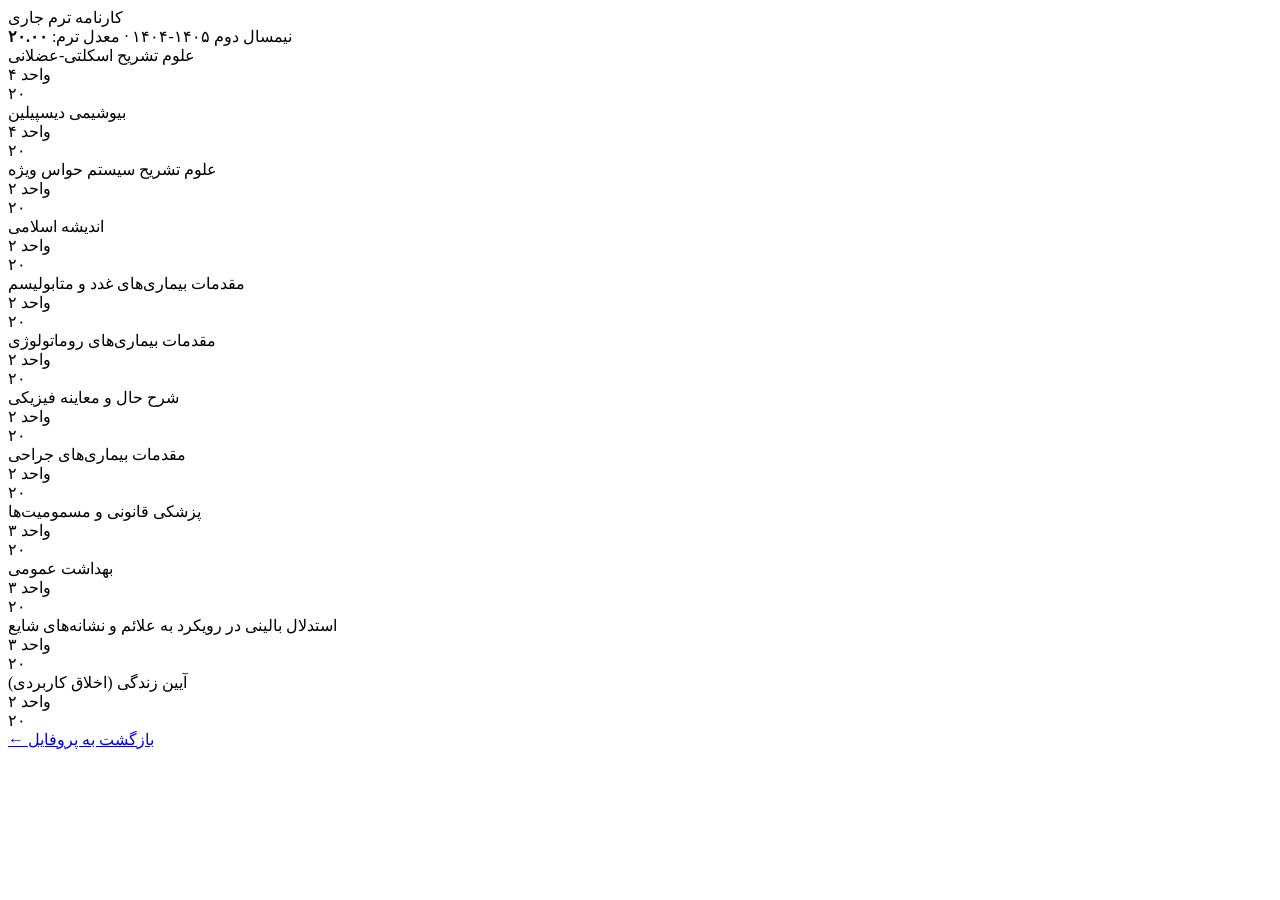
==== current-grades.html @ 63337b51 "Add files via upload" ====
<!DOCTYPE html>
<html lang="fa">
<head>
<meta charset="UTF-8">
<meta name="viewport" content="width=device-width, initial-scale=1.0, viewport-fit=cover">
<title>کارنامه ترم جاری</title>
<link rel="preconnect" href="https://fonts.googleapis.com">
<link rel="preconnect" href="https://fonts.gstatic.com" crossorigin>
<link rel="stylesheet" href="https://fonts.googleapis.com/css2?family=Vazirmatn:wght@400;500;600;700;800&display=swap">
<link rel="stylesheet" href="assets/style.css">
<link rel="stylesheet" href="assets/nav.css">
</head>
<body data-page="current-grades">
<div id="site-header-root"></div>
<div class="page">
<div class="card" style="max-width:650px">
    <div class="card-title">کارنامه ترم جاری</div>
    <div class="info-row">نیمسال دوم ۱۴۰۵-۱۴۰۴ · معدل ترم: <b style="color:var(--good)">۲۰.۰۰</b></div>

    <div class="entry-list">
        <div class="entry-item">
            <div class="entry-top">
                <div><div class="entry-name">علوم تشریح اسکلتی-عضلانی</div><div class="entry-units">۴ واحد</div></div>
                <span class="entry-badge good">۲۰</span>
            </div>
        </div>
        <div class="entry-item">
            <div class="entry-top">
                <div><div class="entry-name">بیوشیمی دیسپیلین</div><div class="entry-units">۴ واحد</div></div>
                <span class="entry-badge good">۲۰</span>
            </div>
        </div>
        <div class="entry-item">
            <div class="entry-top">
                <div><div class="entry-name">علوم تشریح سیستم حواس ویژه</div><div class="entry-units">۲ واحد</div></div>
                <span class="entry-badge good">۲۰</span>
            </div>
        </div>
        <div class="entry-item">
            <div class="entry-top">
                <div><div class="entry-name">اندیشه اسلامی</div><div class="entry-units">۲ واحد</div></div>
                <span class="entry-badge good">۲۰</span>
            </div>
        </div>
        <div class="entry-item">
            <div class="entry-top">
                <div><div class="entry-name">مقدمات بیماری‌های غدد و متابولیسم</div><div class="entry-units">۲ واحد</div></div>
                <span class="entry-badge good">۲۰</span>
            </div>
        </div>
        <div class="entry-item">
            <div class="entry-top">
                <div><div class="entry-name">مقدمات بیماری‌های روماتولوژی</div><div class="entry-units">۲ واحد</div></div>
                <span class="entry-badge good">۲۰</span>
            </div>
        </div>
        <div class="entry-item">
            <div class="entry-top">
                <div><div class="entry-name">شرح حال و معاینه فیزیکی</div><div class="entry-units">۲ واحد</div></div>
                <span class="entry-badge good">۲۰</span>
            </div>
        </div>
        <div class="entry-item">
            <div class="entry-top">
                <div><div class="entry-name">مقدمات بیماری‌های جراحی</div><div class="entry-units">۲ واحد</div></div>
                <span class="entry-badge good">۲۰</span>
            </div>
        </div>
        <div class="entry-item">
            <div class="entry-top">
                <div><div class="entry-name">پزشکی قانونی و مسمومیت‌ها</div><div class="entry-units">۳ واحد</div></div>
                <span class="entry-badge good">۲۰</span>
            </div>
        </div>
        <div class="entry-item">
            <div class="entry-top">
                <div><div class="entry-name">بهداشت عمومی</div><div class="entry-units">۳ واحد</div></div>
                <span class="entry-badge good">۲۰</span>
            </div>
        </div>
        <div class="entry-item">
            <div class="entry-top">
                <div><div class="entry-name">استدلال بالینی در رویکرد به علائم و نشانه‌های شایع</div><div class="entry-units">۳ واحد</div></div>
                <span class="entry-badge good">۲۰</span>
            </div>
        </div>
        <div class="entry-item">
            <div class="entry-top">
                <div><div class="entry-name">آیین زندگی (اخلاق کاربردی)</div><div class="entry-units">۲ واحد</div></div>
                <span class="entry-badge good">۲۰</span>
            </div>
        </div>
    </div>

    <a href="profile.html" class="pill-btn tap">← بازگشت به پروفایل</a>
</div>
</div>
<script src="assets/nav.js"></script>
</body>
</html>
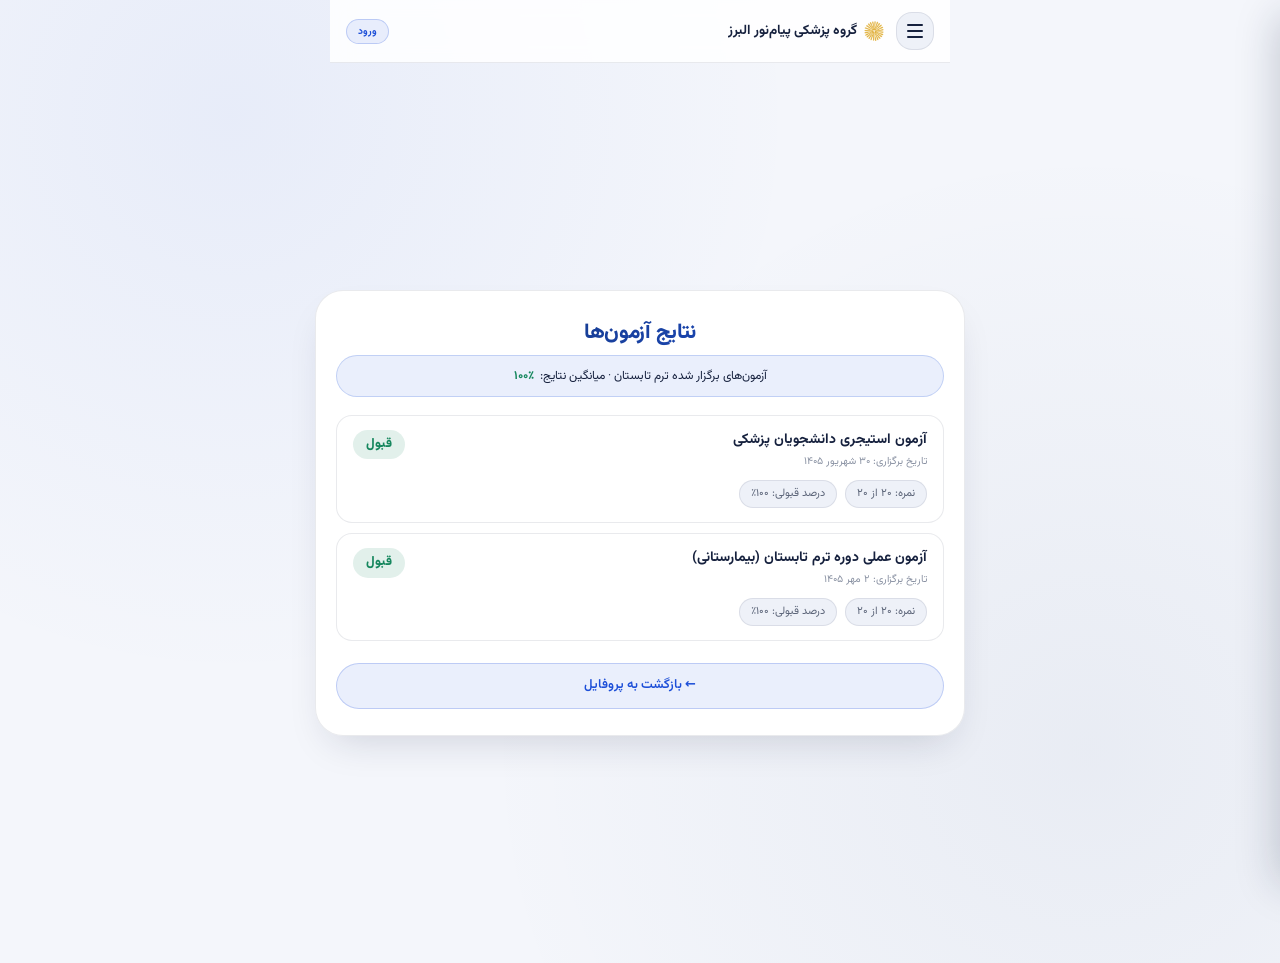
==== commit f0910214: "Add files via upload" ====
--- a/current-grades.html
+++ b/current-grades.html
@@ -3,7 +3,7 @@
 <head>
 <meta charset="UTF-8">
 <meta name="viewport" content="width=device-width, initial-scale=1.0, viewport-fit=cover">
-<title>کارنامه ترم جاری</title>
+<title>نتایج آزمون‌ها</title>
 <link rel="preconnect" href="https://fonts.googleapis.com">
 <link rel="preconnect" href="https://fonts.gstatic.com" crossorigin>
 <link rel="stylesheet" href="https://fonts.googleapis.com/css2?family=Vazirmatn:wght@400;500;600;700;800&display=swap">
@@ -14,80 +14,34 @@
 <div id="site-header-root"></div>
 <div class="page">
 <div class="card" style="max-width:650px">
-    <div class="card-title">کارنامه ترم جاری</div>
-    <div class="info-row">نیمسال دوم ۱۴۰۵-۱۴۰۴ · معدل ترم: <b style="color:var(--good)">۲۰.۰۰</b></div>
+    <div class="card-title">نتایج آزمون‌ها</div>
+    <div class="info-row">آزمون‌های برگزار شده ترم تابستان · میانگین نتایج: <b style="color:var(--good)">۱۰۰٪</b></div>
 
     <div class="entry-list">
         <div class="entry-item">
             <div class="entry-top">
-                <div><div class="entry-name">علوم تشریح اسکلتی-عضلانی</div><div class="entry-units">۴ واحد</div></div>
-                <span class="entry-badge good">۲۰</span>
+                <div>
+                    <div class="entry-name">آزمون استیجری دانشجویان پزشکی</div>
+                    <div class="entry-units">تاریخ برگزاری: ۳۰ شهریور ۱۴۰۵</div>
+                </div>
+                <span class="entry-badge good">قبول</span>
+            </div>
+            <div class="entry-meta" style="margin-top:8px;">
+                <span class="entry-chip">نمره: ۲۰ از ۲۰</span>
+                <span class="entry-chip">درصد قبولی: ۱۰۰٪</span>
             </div>
         </div>
         <div class="entry-item">
             <div class="entry-top">
-                <div><div class="entry-name">بیوشیمی دیسپیلین</div><div class="entry-units">۴ واحد</div></div>
-                <span class="entry-badge good">۲۰</span>
+                <div>
+                    <div class="entry-name">آزمون عملی دوره ترم تابستان (بیمارستانی)</div>
+                    <div class="entry-units">تاریخ برگزاری: ۲ مهر ۱۴۰۵</div>
+                </div>
+                <span class="entry-badge good">قبول</span>
             </div>
-        </div>
-        <div class="entry-item">
-            <div class="entry-top">
-                <div><div class="entry-name">علوم تشریح سیستم حواس ویژه</div><div class="entry-units">۲ واحد</div></div>
-                <span class="entry-badge good">۲۰</span>
-            </div>
-        </div>
-        <div class="entry-item">
-            <div class="entry-top">
-                <div><div class="entry-name">اندیشه اسلامی</div><div class="entry-units">۲ واحد</div></div>
-                <span class="entry-badge good">۲۰</span>
-            </div>
-        </div>
-        <div class="entry-item">
-            <div class="entry-top">
-                <div><div class="entry-name">مقدمات بیماری‌های غدد و متابولیسم</div><div class="entry-units">۲ واحد</div></div>
-                <span class="entry-badge good">۲۰</span>
-            </div>
-        </div>
-        <div class="entry-item">
-            <div class="entry-top">
-                <div><div class="entry-name">مقدمات بیماری‌های روماتولوژی</div><div class="entry-units">۲ واحد</div></div>
-                <span class="entry-badge good">۲۰</span>
-            </div>
-        </div>
-        <div class="entry-item">
-            <div class="entry-top">
-                <div><div class="entry-name">شرح حال و معاینه فیزیکی</div><div class="entry-units">۲ واحد</div></div>
-                <span class="entry-badge good">۲۰</span>
-            </div>
-        </div>
-        <div class="entry-item">
-            <div class="entry-top">
-                <div><div class="entry-name">مقدمات بیماری‌های جراحی</div><div class="entry-units">۲ واحد</div></div>
-                <span class="entry-badge good">۲۰</span>
-            </div>
-        </div>
-        <div class="entry-item">
-            <div class="entry-top">
-                <div><div class="entry-name">پزشکی قانونی و مسمومیت‌ها</div><div class="entry-units">۳ واحد</div></div>
-                <span class="entry-badge good">۲۰</span>
-            </div>
-        </div>
-        <div class="entry-item">
-            <div class="entry-top">
-                <div><div class="entry-name">بهداشت عمومی</div><div class="entry-units">۳ واحد</div></div>
-                <span class="entry-badge good">۲۰</span>
-            </div>
-        </div>
-        <div class="entry-item">
-            <div class="entry-top">
-                <div><div class="entry-name">استدلال بالینی در رویکرد به علائم و نشانه‌های شایع</div><div class="entry-units">۳ واحد</div></div>
-                <span class="entry-badge good">۲۰</span>
-            </div>
-        </div>
-        <div class="entry-item">
-            <div class="entry-top">
-                <div><div class="entry-name">آیین زندگی (اخلاق کاربردی)</div><div class="entry-units">۲ واحد</div></div>
-                <span class="entry-badge good">۲۰</span>
+            <div class="entry-meta" style="margin-top:8px;">
+                <span class="entry-chip">نمره: ۲۰ از ۲۰</span>
+                <span class="entry-chip">درصد قبولی: ۱۰۰٪</span>
             </div>
         </div>
     </div>
--- a/assets/style.css
+++ b/assets/style.css
@@ -0,0 +1,572 @@
+/* فونت Vazirmatn بارگذاری می‌شود از طریق <link> در head هر صفحه (موازی و سریع‌تر از @import) */
+
+/* =========================================================
+   توکن‌های طراحی
+   ========================================================= */
+:root {
+    --bg: #f4f6fb;
+    --surface: #ffffff;
+    --surface-2: #eef1f8;
+    --card: #ffffff;
+    --card-hover: #f2f4f9;
+    --line: rgba(20,30,60,.09);
+    --line-strong: rgba(20,30,60,.16);
+
+    --accent-1: #1d4fd8;
+    --accent-2: #14336b;
+    --accent-grad: linear-gradient(135deg, var(--accent-1), var(--accent-2));
+    --accent-soft: rgba(29,79,216,.09);
+    --accent-soft-strong: rgba(29,79,216,.16);
+
+    --warn: #b8790a;
+    --warn-soft: rgba(184,121,10,.12);
+    --good: #16875e;
+    --good-soft: rgba(22,135,94,.12);
+    --bad: #d1453b;
+
+    --text: #16213e;
+    --text-dim: #5b6478;
+    --text-faint: #8a92a3;
+
+    --r-xl: 28px;
+    --r-lg: 22px;
+    --r-md: 16px;
+    --r-sm: 12px;
+    --r-pill: 999px;
+
+    --shadow-1: 0 10px 26px -14px rgba(20,30,60,.16);
+    --shadow-2: 0 18px 40px -16px rgba(20,30,60,.18);
+
+    --ease: cubic-bezier(.22,1,.36,1);
+    --ease-fast: cubic-bezier(.4,0,.2,1);
+}
+
+/* توجه: قانون تجربی @view-transition عمداً حذف شد — در برخی وب‌ویوهای اندروید
+   (از جمله پیش‌نمایش داخل اپ‌های ویرایشگر کد) باعث گیر کردن صفحه هنگام جابجایی
+   بین لینک‌ها می‌شود چون مرورگر منتظر یک ترنزیشن ناقص می‌ماند. */
+
+/* =========================================================
+   پایه
+   ========================================================= */
+* { margin: 0; padding: 0; box-sizing: border-box; -webkit-tap-highlight-color: transparent; }
+html { -webkit-text-size-adjust: 100%; scroll-behavior: smooth; }
+
+body {
+    font-family: 'Vazirmatn', -apple-system, 'SF Pro Text', system-ui, sans-serif;
+    background:
+        radial-gradient(circle at 18% 12%, rgba(29,79,216,.06), transparent 42%),
+        radial-gradient(circle at 85% 78%, rgba(20,51,107,.05), transparent 46%),
+        var(--bg);
+    color: var(--text);
+    direction: rtl;
+    text-align: right;
+    min-height: 100vh;
+    line-height: 1.5;
+    animation: pageIn .22s var(--ease);
+}
+
+@keyframes pageIn {
+    from { opacity: 0; transform: translateY(4px); }
+    to   { opacity: 1; transform: translateY(0); }
+}
+
+@media (prefers-reduced-motion: reduce) {
+    * { animation-duration: .001s !important; transition-duration: .001s !important; }
+    html { scroll-behavior: auto; }
+}
+
+::-webkit-scrollbar { width: 0; background: transparent; }
+a { color: inherit; text-decoration: none; }
+button, input { font-family: inherit; }
+svg { display: block; }
+
+/* حس فشرده‌شدن نرم برای هر عنصر قابل‌لمس */
+.tap { transition: transform .18s var(--ease), background-color .18s var(--ease), border-color .18s var(--ease); }
+.tap:active { transform: scale(.96); }
+
+/* =========================================================
+   ساختار صفحه
+   ========================================================= */
+.page { min-height: 100vh; display: flex; align-items: center; justify-content: center; padding: 18px; }
+.container { max-width: 620px; margin: 0 auto; padding: 16px; }
+
+.card {
+    max-width: 600px;
+    width: 100%;
+    background: linear-gradient(180deg, var(--surface), var(--card));
+    border-radius: var(--r-xl);
+    padding: 26px 20px;
+    border: 1px solid var(--line);
+    box-shadow: var(--shadow-2);
+}
+
+.card-title {
+    font-size: 21px;
+    font-weight: 800;
+    text-align: center;
+    letter-spacing: -.3px;
+    background: linear-gradient(135deg, var(--accent-2), var(--accent-1));
+    -webkit-background-clip: text;
+    background-clip: text;
+    color: transparent;
+    margin-bottom: 6px;
+}
+.card-title.lg { font-size: 25px; }
+
+.card-subtitle {
+    text-align: center;
+    color: var(--text-dim);
+    font-size: 12px;
+    margin-bottom: 22px;
+}
+
+.kicker {
+    display: inline-flex;
+    align-items: center;
+    gap: 6px;
+    font-size: 11px;
+    font-weight: 600;
+    color: var(--accent-1);
+    background: var(--accent-soft);
+    border: 1px solid rgba(29,79,216,.25);
+    padding: 5px 14px;
+    border-radius: var(--r-pill);
+}
+
+/* =========================================================
+   دکمه‌ی پیل / بازگشت
+   ========================================================= */
+.pill-btn {
+    display: flex;
+    align-items: center;
+    justify-content: center;
+    gap: 6px;
+    text-align: center;
+    margin-top: 22px;
+    color: var(--accent-1);
+    font-size: 13px;
+    font-weight: 600;
+    cursor: pointer;
+    padding: 12px;
+    background: var(--accent-soft);
+    border: 1px solid rgba(29,79,216,.22);
+    border-radius: var(--r-pill);
+}
+.pill-btn:active { background: var(--accent-soft-strong); }
+
+/* =========================================================
+   بنر لوگوی دانشگاه (صفحه‌ی تقویم)
+   ========================================================= */
+.uni-logo-banner {
+    display: flex;
+    flex-direction: column;
+    align-items: center;
+    text-align: center;
+    padding: 28px 20px 24px;
+    margin-bottom: 22px;
+    border-radius: var(--r-xl);
+    border: 1px solid rgba(29,79,216,.22);
+    background:
+        radial-gradient(120% 140% at 50% -10%, rgba(29,79,216,.22), transparent 60%),
+        linear-gradient(180deg, var(--surface), var(--card));
+    box-shadow: var(--shadow-2);
+}
+.uni-logo-ring {
+    width: 92px;
+    height: 92px;
+    border-radius: 50%;
+    padding: 4px;
+    background: var(--accent-grad);
+    box-shadow: 0 0 0 6px var(--accent-soft);
+    margin-bottom: 14px;
+}
+.uni-logo-ring img {
+    width: 100%;
+    height: 100%;
+    border-radius: 50%;
+    object-fit: cover;
+    background: #fff;
+    display: block;
+}
+.uni-logo-banner .uni-name {
+    font-size: 17px;
+    font-weight: 800;
+    letter-spacing: -.3px;
+    background: linear-gradient(135deg, var(--accent-2), var(--accent-1));
+    -webkit-background-clip: text;
+    background-clip: text;
+    color: transparent;
+    line-height: 1.5;
+}
+.uni-logo-banner .uni-sub {
+    margin-top: 6px;
+    font-size: 11.5px;
+    color: var(--text-dim);
+}
+
+/* =========================================================
+   عنوان بخش‌های تقویم (نیمسال‌ها)
+   ========================================================= */
+.term-title {
+    display: flex;
+    align-items: center;
+    gap: 8px;
+    font-size: 14px;
+    font-weight: 800;
+    color: var(--text);
+    margin: 26px 0 12px;
+}
+.term-title:first-of-type { margin-top: 4px; }
+.term-title .dot {
+    width: 8px; height: 8px; border-radius: 50%;
+    background: var(--accent-grad);
+    flex-shrink: 0;
+}
+
+/* =========================================================
+   هرو (index)
+   ========================================================= */
+.hero { position: relative; width: 100%; height: 310px; overflow: hidden; border-radius: 0 0 32px 32px; }
+.hero-image { width: 100%; height: 100%; object-fit: cover; object-position: center 32%; display: block; }
+.hero::after {
+    content: '';
+    position: absolute; inset: 0;
+    background: linear-gradient(to top, #08090d 8%, rgba(8,9,13,.55) 48%, rgba(8,9,13,.1));
+}
+.hero-overlay { position: absolute; bottom: 0; left: 0; right: 0; padding: 22px 22px 26px; text-align: center; z-index: 1; }
+.hero-overlay .kicker { margin-bottom: 10px; }
+.hero-overlay h1 {
+    font-size: 21px; font-weight: 800; letter-spacing: -.4px; color: #fff;
+    line-height: 1.4;
+    text-shadow: 0 2px 10px rgba(0,0,0,.5);
+}
+.hero-line {
+    width: 64px; height: 3px; margin: 12px auto 0;
+    border-radius: 3px;
+    background: linear-gradient(90deg, transparent, var(--accent-1), var(--accent-2), transparent);
+}
+
+
+footer { text-align: center; padding: 22px 16px 30px; font-size: 11px; color: var(--text-faint); }
+
+/* =========================================================
+   کارت اخبار
+   ========================================================= */
+.news-card {
+    position: relative;
+    background: var(--card);
+    border-radius: var(--r-lg);
+    margin-bottom: 12px;
+    padding: 17px 18px 17px 16px;
+    border: 1px solid var(--line);
+    border-inline-start: 3px solid var(--accent-1);
+    cursor: pointer;
+    box-shadow: var(--shadow-1);
+    transition: background .18s var(--ease), transform .18s var(--ease), border-color .18s var(--ease);
+}
+.news-card:active { background: var(--card-hover); transform: scale(.985); }
+.news-title { font-size: 16px; font-weight: 700; color: var(--text); line-height: 1.4; margin-bottom: 6px; }
+.news-summary { font-size: 13px; color: var(--text-dim); line-height: 1.55; margin-bottom: 14px; }
+.news-meta { display: flex; justify-content: space-between; align-items: center; }
+.news-date { font-size: 11px; color: var(--text-faint); }
+.read-more {
+    background: var(--accent-soft); border: none; color: var(--accent-1);
+    font-size: 12.5px; font-weight: 700; padding: 7px 14px; border-radius: var(--r-pill); cursor: pointer;
+}
+.read-more:active { background: var(--accent-soft-strong); }
+
+.news-card-image {
+    width: 100%; border-radius: var(--r-md); margin-bottom: 12px; display: block;
+    object-fit: cover; max-height: 220px;
+}
+.news-card.urgent { border-inline-start-color: var(--bad); background: linear-gradient(180deg, rgba(248,96,92,.07), var(--card) 55%); }
+.urgent-badge {
+    display: inline-flex; align-items: center; gap: 5px; background: var(--bad); color: #fff;
+    font-size: 10.5px; font-weight: 800; padding: 4px 10px; border-radius: var(--r-pill);
+    margin-bottom: 9px; letter-spacing: .2px;
+    animation: urgentPulse 1.8s ease-in-out infinite;
+}
+.urgent-badge svg { width: 12px; height: 12px; }
+@keyframes urgentPulse { 0%, 100% { box-shadow: 0 0 0 0 rgba(248,96,92,.45); } 50% { box-shadow: 0 0 0 6px rgba(248,96,92,0); } }
+
+/* =========================================================
+   صفحه‌ی کامل خبر
+   ========================================================= */
+.full-news-page {
+    display: none; position: fixed; inset: 0; background: var(--bg);
+    z-index: 200; overflow-y: auto;
+}
+.full-news-page.show { display: block; animation: pageIn .35s var(--ease); }
+.full-news-card {
+    background: linear-gradient(180deg, var(--surface), var(--card));
+    border-radius: var(--r-xl); margin: 72px 16px 40px; padding: 28px 22px;
+    border: 1px solid var(--line);
+    box-shadow: var(--shadow-2);
+}
+.full-news-title { font-size: 23px; font-weight: 800; color: var(--text); line-height: 1.4; margin-bottom: 10px; }
+.full-news-date {
+    font-size: 12px; color: var(--text-dim); display: block; margin-bottom: 20px; padding-bottom: 14px;
+    border-bottom: 1px solid var(--line);
+}
+.full-news-image { margin-bottom: 18px; }
+.full-news-image img { width: 100%; border-radius: var(--r-lg); display: block; box-shadow: var(--shadow-1); }
+.full-news-text { font-size: 15px; line-height: 1.85; color: var(--text); white-space: pre-line; }
+.back-btn {
+    position: fixed; top: 14px; right: 14px; background: rgba(255,255,255,.9);
+    backdrop-filter: blur(10px);
+    color: var(--text); border: 1px solid var(--line-strong); padding: 9px 18px; border-radius: var(--r-pill); font-size: 13px;
+    font-weight: 600; z-index: 201; cursor: pointer;
+    box-shadow: var(--shadow-1);
+}
+.back-btn:active { background: rgba(238,241,248,.95); }
+
+/* =========================================================
+   تقویم
+   ========================================================= */
+.month-item { background: var(--card); border-radius: var(--r-lg); margin-bottom: 12px; overflow: hidden; border: 1px solid var(--line); border-inline-start: 3px solid var(--accent-1); box-shadow: var(--shadow-1); }
+.month-header { padding: 16px 18px; cursor: pointer; display: flex; justify-content: space-between; align-items: center; }
+.month-title { font-size: 15px; font-weight: 700; color: var(--text); }
+.month-icon { color: var(--accent-1); transition: transform .3s var(--ease); }
+.month-icon.open { transform: rotate(180deg); }
+.month-icon svg { width: 16px; height: 16px; }
+
+.month-events { display: grid; grid-template-rows: 0fr; transition: grid-template-rows .38s var(--ease); }
+.month-events.open { grid-template-rows: 1fr; }
+.month-events-inner { overflow: hidden; }
+
+.event-list { list-style: none; padding: 4px 16px 16px; }
+.event-list li { display: flex; align-items: center; gap: 12px; padding: 11px 0; border-top: 1px solid var(--line); font-size: 13px; }
+.event-list li:first-child { border-top: none; }
+.event-date { background: var(--accent-soft); padding: 5px 12px; border-radius: var(--r-pill); font-size: 11px; font-weight: 700; color: var(--accent-1); min-width: 72px; text-align: center; }
+.event-title { flex: 1; color: var(--text); }
+.important .event-date { background: var(--warn-soft); color: var(--warn); }
+.important .event-title { color: var(--text); font-weight: 600; }
+
+/* =========================================================
+   جدول زمان‌بندی (تقویم)
+   ========================================================= */
+.schedule-note {
+    display: flex; align-items: center; gap: 8px; background: var(--accent-soft); color: var(--accent-1);
+    font-size: 12.5px; font-weight: 600; padding: 11px 14px; border-radius: var(--r-md); margin-bottom: 16px; line-height: 1.6;
+}
+.schedule-note svg { width: 17px; height: 17px; flex-shrink: 0; }
+.schedule-table-wrap { overflow-x: auto; border-radius: var(--r-lg); border: 1px solid var(--line); box-shadow: var(--shadow-1); }
+.schedule-table { width: 100%; border-collapse: collapse; font-size: 12.5px; min-width: 460px; }
+.schedule-table thead th {
+    background: var(--surface-2); color: var(--text-dim); font-weight: 700; text-align: right;
+    padding: 12px 14px; font-size: 11.5px; border-bottom: 1px solid var(--line-strong);
+}
+.schedule-table tbody td { padding: 13px 14px; border-bottom: 1px solid var(--line); color: var(--text); vertical-align: top; background: var(--card); }
+.schedule-table tbody tr:last-child td { border-bottom: none; }
+.schedule-table tbody tr:nth-child(even) td { background: var(--card-hover); }
+.schedule-table .sch-date { color: var(--accent-1); font-weight: 700; white-space: nowrap; }
+.schedule-table .sch-important td.sch-desc { color: var(--text); font-weight: 700; }
+.schedule-table .sch-important .sch-date { color: var(--warn); }
+
+/* =========================================================
+   لاگین/پروفایل
+   ========================================================= */
+.input-group { margin-bottom: 13px; }
+.input-group label { display: block; color: var(--text-dim); font-size: 12px; margin-bottom: 6px; font-weight: 600; }
+.input-wrap { position: relative; }
+.input-wrap svg { position: absolute; top: 50%; right: 14px; transform: translateY(-50%); width: 16px; height: 16px; color: var(--text-faint); pointer-events: none; }
+.input-group input {
+    width: 100%; padding: 13px 40px 13px 14px; background: var(--surface-2);
+    border: 1px solid var(--line); border-radius: var(--r-md); color: var(--text); font-size: 13.5px;
+    direction: rtl; text-align: right;
+    transition: border-color .2s var(--ease), background .2s var(--ease);
+}
+.input-group input:focus { outline: none; border-color: var(--accent-1); background: var(--accent-soft); }
+
+.login-card { padding-top: 30px; }
+.login-card .card-title { font-size: 17px; line-height: 1.4; padding: 0 6px; }
+
+.login-badge {
+    width: 56px; height: 56px; margin: 0 auto 16px; border-radius: var(--r-lg);
+    background: var(--accent-grad); display: flex; align-items: center; justify-content: center;
+    box-shadow: 0 12px 26px -10px rgba(29,79,216,.6);
+}
+.login-badge svg { width: 28px; height: 28px; color: #fff; }
+
+.login-secure-note {
+    display: flex; align-items: center; justify-content: center; gap: 6px;
+    margin-top: 16px; font-size: 11px; color: var(--text-faint);
+}
+.login-secure-note svg { width: 13px; height: 13px; color: var(--good); flex-shrink: 0; }
+
+.loading-card { display: none; text-align: center; padding: 46px 20px; }
+.loading-spinner {
+    width: 42px; height: 42px; margin: 0 auto 20px;
+    border: 3px solid var(--line); border-top-color: var(--accent-1);
+    border-radius: 50%; animation: spin .8s linear infinite;
+}
+@keyframes spin { to { transform: rotate(360deg); } }
+.loading-text { color: var(--text-dim); font-size: 13px; font-weight: 600; }
+
+.login-btn {
+    width: 100%; padding: 14px; background: var(--accent-grad);
+    border: none; border-radius: var(--r-pill); color: #fff; font-size: 14.5px; font-weight: 700; cursor: pointer;
+    box-shadow: 0 10px 24px -8px rgba(29,79,216,.55);
+    transition: transform .18s var(--ease), box-shadow .18s var(--ease);
+}
+.login-btn:active { transform: scale(.97); box-shadow: 0 6px 16px -6px rgba(29,79,216,.5); }
+
+.error-msg {
+    color: var(--bad); font-size: 12px; text-align: center; margin-top: 14px; padding: 10px;
+    background: rgba(248,96,92,.1); border-radius: var(--r-md); border: 1px solid rgba(248,96,92,.25);
+    display: none;
+}
+
+.profile-section { display: none; }
+.profile-image-container { display: flex; justify-content: center; margin-bottom: 16px; }
+.profile-img { width: 92px; height: 92px; border-radius: 50%; border: 2px solid transparent; background: var(--accent-grad); padding: 2px; }
+.profile-img-inner { width: 100%; height: 100%; border-radius: 50%; overflow: hidden; background: var(--surface); }
+.profile-img img { width: 100%; height: 100%; object-fit: cover; display: block; }
+
+.profile-header { text-align: center; margin-bottom: 16px; padding-bottom: 14px; border-bottom: 1px solid var(--line); }
+.student-name { font-size: 17px; font-weight: 800; color: var(--text); }
+.student-major { color: var(--accent-1); font-size: 11px; margin-top: 5px; font-weight: 600; }
+
+.info-grid { display: grid; grid-template-columns: 1fr 1fr; gap: 8px; margin-bottom: 18px; }
+.info-item { background: var(--card); border: 1px solid var(--line); border-radius: var(--r-md); padding: 10px 12px; }
+.info-label { font-size: 9.5px; color: var(--text-faint); margin-bottom: 4px; font-weight: 600; }
+.info-value { font-size: 12.5px; font-weight: 700; color: var(--text); }
+
+.exam-type { background: var(--accent-soft); border: 1px solid rgba(29,79,216,.2); border-radius: var(--r-pill); padding: 11px; text-align: center; margin: 16px 0; }
+.exam-type span { color: var(--accent-1); font-size: 12px; font-weight: 700; }
+
+.menu-list { display: flex; flex-direction: column; gap: 10px; margin: 16px 0; }
+.menu-item {
+    background: var(--card); border-radius: var(--r-md); padding: 14px 16px;
+    display: flex; justify-content: space-between; align-items: center; cursor: pointer;
+    border: 1px solid var(--line);
+    transition: background .18s var(--ease), transform .18s var(--ease), border-color .18s var(--ease);
+}
+.menu-item:active { transform: scale(.98); background: var(--card-hover); border-color: rgba(29,79,216,.35); }
+.menu-label { display: flex; align-items: center; gap: 10px; color: var(--text); font-size: 14px; font-weight: 600; }
+.menu-label svg { width: 17px; height: 17px; color: var(--accent-1); }
+.menu-arrow { color: var(--accent-1); }
+.menu-arrow svg { width: 16px; height: 16px; }
+#hospArrow { transition: transform .22s var(--ease); }
+
+.tuition-box { background: var(--card); border: 1px solid var(--line); border-radius: var(--r-md); padding: 14px; margin: 12px 0; }
+.tuition-row { display: flex; justify-content: space-between; margin-bottom: 8px; }
+.tuition-row:last-of-type { margin-bottom: 0; }
+.tuition-label { font-size: 11.5px; color: var(--text-dim); }
+.tuition-value { font-size: 12.5px; font-weight: 700; color: var(--good); }
+.tuition-value.pending { color: var(--warn); }
+.tuition-paid { text-align: center; font-size: 10px; color: var(--good); margin-top: 10px; padding-top: 8px; border-top: 1px dashed rgba(22,135,94,.3); font-weight: 600; }
+.tuition-term { text-align: center; font-size: 10px; color: var(--text-dim); margin-top: 6px; font-weight: 600; }
+
+/* =========================================================
+   لیست‌کارتی (امتحانات/کارنامه) — جایگزین جدول ریز
+   ========================================================= */
+.info-row {
+    display: flex; align-items: center; justify-content: center; gap: 6px;
+    background: var(--accent-soft); border: 1px solid rgba(29,79,216,.2);
+    border-radius: var(--r-pill); padding: 11px; margin-bottom: 18px; text-align: center; font-size: 12px;
+    color: var(--text);
+}
+
+.entry-list { display: flex; flex-direction: column; gap: 10px; }
+.entry-item {
+    background: var(--card); border: 1px solid var(--line); border-radius: var(--r-md);
+    padding: 14px 16px; cursor: pointer;
+}
+.entry-desc {
+    display: none; font-size: 12.5px; line-height: 1.8; color: var(--text-dim);
+    padding-top: 10px; margin-top: 2px; border-top: 1px dashed var(--line);
+}
+.entry-desc.open { display: block; animation: entryFadeIn .2s var(--ease); }
+.entry-item.expanded { border-color: var(--line-strong); }
+@keyframes entryFadeIn { from { opacity: 0; transform: translateY(-4px); } to { opacity: 1; transform: translateY(0); } }
+.entry-top { display: flex; justify-content: space-between; align-items: flex-start; gap: 10px; margin-bottom: 10px; }
+.entry-name { font-size: 14px; font-weight: 700; color: var(--text); line-height: 1.5; }
+.entry-units { font-size: 10.5px; color: var(--text-faint); margin-top: 3px; }
+.entry-badge {
+    flex-shrink: 0; font-size: 13px; font-weight: 800; border-radius: var(--r-pill);
+    padding: 5px 13px; white-space: nowrap;
+}
+.entry-badge.good { color: var(--good); background: var(--good-soft); }
+
+.enroll-notice {
+    display: flex;
+    align-items: center;
+    gap: 10px;
+    background: var(--good-soft);
+    color: var(--good);
+    border: 1px solid rgba(22,135,94,.25);
+    border-radius: var(--r-lg);
+    padding: 12px 14px;
+    font-size: 13px;
+    font-weight: 600;
+    line-height: 1.6;
+    margin-bottom: 16px;
+}
+.enroll-notice svg { flex-shrink: 0; width: 22px; height: 22px; }
+.entry-badge.pending { color: var(--warn); background: var(--warn-soft); }
+.entry-badge.orange { color: #e8590c; background: rgba(232,89,12,.12); }
+.entry-meta { display: flex; flex-wrap: wrap; gap: 8px; }
+.entry-chip {
+    display: inline-flex; align-items: center; gap: 5px;
+    font-size: 11px; color: var(--text-dim); background: var(--surface-2);
+    border: 1px solid var(--line); border-radius: var(--r-pill); padding: 5px 11px;
+}
+.entry-chip svg { width: 12px; height: 12px; opacity: .8; }
+
+.rank-item { display: flex; align-items: center; gap: 12px; }
+.rank-badge {
+    width: 34px; height: 34px; border-radius: 50%; flex-shrink: 0;
+    display: flex; align-items: center; justify-content: center;
+    font-weight: 800; font-size: 13.5px; background: var(--card-hover); color: var(--text-dim);
+}
+.rank-badge.gold { background: linear-gradient(135deg, #f6d365, #d4a017); color: #241a00; }
+.rank-badge.silver { background: linear-gradient(135deg, #e6e9ef, #b0b5c0); color: #1a1a1a; }
+.rank-badge.bronze { background: linear-gradient(135deg, #e0a374, #a9662f); color: #241200; }
+.rank-info { flex: 1; min-width: 0; }
+.rank-info .entry-name { margin-bottom: 2px; }
+
+/* =========================================================
+   مقالات علمی
+   ========================================================= */
+.article-card {
+    background: var(--card);
+    border-radius: var(--r-lg);
+    margin-bottom: 12px;
+    padding: 18px;
+    border: 1px solid var(--line);
+    border-inline-start: 3px solid var(--accent-2);
+    cursor: pointer;
+    box-shadow: var(--shadow-1);
+    transition: background .18s var(--ease), transform .18s var(--ease);
+}
+.article-card:active { background: var(--card-hover); transform: scale(.985); }
+.article-title { font-size: 15.5px; font-weight: 700; color: var(--text); line-height: 1.5; margin-bottom: 8px; }
+.article-meta { display: flex; flex-wrap: wrap; gap: 10px; font-size: 11px; color: var(--text-faint); margin-bottom: 10px; }
+.article-meta span, .full-article-meta { display: inline-flex; align-items: center; gap: 4px; }
+.meta-icon { display: inline-block; width: 12px; height: 12px; flex-shrink: 0; vertical-align: -2px; }
+.article-abstract { font-size: 13px; color: var(--text-dim); line-height: 1.6; }
+
+.full-article-page {
+    display: none; position: fixed; inset: 0; background: var(--bg);
+    z-index: 200; overflow-y: auto;
+}
+.full-article-page.show { display: block; animation: pageIn .35s var(--ease); }
+.full-article-card {
+    background: linear-gradient(180deg, var(--surface), var(--card));
+    border-radius: var(--r-xl); margin: 72px 16px 40px; padding: 28px 22px;
+    border: 1px solid var(--line);
+    box-shadow: var(--shadow-2);
+}
+.full-article-title { font-size: 20px; font-weight: 800; color: var(--text); line-height: 1.5; margin-bottom: 8px; }
+.full-article-meta {
+    font-size: 12px; color: var(--text-dim); display: block; margin-bottom: 20px; padding-bottom: 14px;
+    border-bottom: 1px solid var(--line);
+}
+.full-article-body { font-size: 14.5px; line-height: 1.85; color: var(--text); }
+.full-article-body h3 { color: var(--accent-1); margin: 20px 0 8px; font-size: 16px; }
+.full-article-body p { margin-bottom: 12px; }
+.full-article-body .ref {
+    font-size: 12px; color: var(--text-faint);
+    border-top: 1px solid var(--line); padding-top: 14px; margin-top: 16px; line-height: 1.9;
+}
--- a/assets/nav.css
+++ b/assets/nav.css
@@ -0,0 +1,111 @@
+/* =========================================================
+   هدر بالای صفحه (مشترک بین همه‌ی صفحات)
+   ========================================================= */
+.site-header {
+    position: sticky; top: 0; z-index: 60;
+    display: flex; align-items: center; gap: 12px;
+    max-width: 620px; margin: 0 auto;
+    padding: 12px 16px;
+    background: rgba(255,255,255,.85);
+    backdrop-filter: blur(10px);
+    -webkit-backdrop-filter: blur(10px);
+    border-bottom: 1px solid var(--line);
+}
+.hamburger-btn {
+    width: 38px; height: 38px; flex-shrink: 0;
+    border-radius: var(--r-md);
+    background: var(--surface-2);
+    border: 1px solid var(--line);
+    display: flex; flex-direction: column; align-items: center; justify-content: center; gap: 4px;
+    cursor: pointer;
+    transition: background .18s var(--ease), border-color .18s var(--ease);
+}
+.hamburger-btn:active { background: var(--line-strong); transform: scale(.94); }
+.hamburger-btn span {
+    display: block; width: 16px; height: 2px; border-radius: 2px;
+    background: var(--text);
+    transition: transform .28s var(--ease), opacity .18s var(--ease);
+}
+.hamburger-btn.open span:nth-child(1) { transform: translateY(6px) rotate(45deg); }
+.hamburger-btn.open span:nth-child(2) { opacity: 0; }
+.hamburger-btn.open span:nth-child(3) { transform: translateY(-6px) rotate(-45deg); }
+
+.site-header-title { font-size: 13.5px; font-weight: 700; color: var(--text); white-space: nowrap; overflow: hidden; text-overflow: ellipsis; display: inline-flex; align-items: center; gap: 7px; }
+.site-header-logo { width: 20px; height: 20px; flex-shrink: 0; object-fit: contain; }
+.site-header-badge {
+    margin-inline-start: auto; flex-shrink: 0;
+    font-size: 10px; font-weight: 700; color: var(--accent-1);
+    background: var(--accent-soft);
+    border: 1px solid rgba(29,79,216,.22);
+    padding: 4px 11px; border-radius: var(--r-pill);
+    cursor: pointer;
+    transition: background .18s var(--ease);
+}
+.site-header-badge:active { background: var(--accent-soft-strong); }
+
+/* =========================================================
+   لایه‌ی تیره پشت منو
+   ========================================================= */
+.menu-overlay {
+    position: fixed; inset: 0; z-index: 90;
+    background: rgba(4,5,8,.55);
+    opacity: 0; pointer-events: none;
+    transition: opacity .28s var(--ease);
+}
+.menu-overlay.open { opacity: 1; pointer-events: auto; }
+
+/* =========================================================
+   کشوی منو (فهرست صفحات)
+   ========================================================= */
+.menu-drawer {
+    position: fixed; top: 0; bottom: 0; right: 0; z-index: 91;
+    width: min(80vw, 300px);
+    background: linear-gradient(180deg, var(--surface), var(--card));
+    border-inline-start: 1px solid var(--line);
+    box-shadow: -18px 0 40px -16px rgba(20,30,60,.22);
+    transform: translateX(100%);
+    transition: transform .3s var(--ease);
+    display: flex; flex-direction: column;
+}
+.menu-drawer.open { transform: translateX(0); }
+
+.menu-drawer-head {
+    display: flex; align-items: center; justify-content: space-between;
+    padding: 18px 16px 14px;
+    border-bottom: 1px solid var(--line);
+}
+.menu-drawer-head span { font-size: 12.5px; font-weight: 700; color: var(--text-dim); }
+.menu-close {
+    width: 28px; height: 28px; border-radius: 50%;
+    background: var(--surface-2); border: 1px solid var(--line);
+    color: var(--text-dim); font-size: 13px;
+    display: flex; align-items: center; justify-content: center;
+    cursor: pointer;
+}
+.menu-close:active { background: var(--line-strong); }
+
+.menu-drawer-body { padding: 10px; display: flex; flex-direction: column; gap: 5px; overflow-y: auto; }
+.menu-drawer-item {
+    display: flex; align-items: center; gap: 12px;
+    padding: 13px 14px; border-radius: var(--r-md);
+    color: var(--text-dim); font-size: 13.5px; font-weight: 600;
+    border: 1px solid transparent;
+    transition: background .16s var(--ease), color .16s var(--ease), border-color .16s var(--ease);
+}
+.menu-drawer-item svg { width: 17px; height: 17px; opacity: .85; flex-shrink: 0; }
+.menu-drawer-item:active { background: var(--surface-2); }
+.menu-drawer-item.active {
+    color: var(--accent-1);
+    background: var(--accent-soft);
+    border-color: rgba(29,79,216,.22);
+}
+
+.menu-drawer-foot {
+    margin-top: auto; padding: 14px 16px;
+    font-size: 10px; color: var(--text-faint); text-align: center;
+    border-top: 1px solid var(--line);
+}
+
+@media (prefers-reduced-motion: reduce) {
+    .menu-drawer, .menu-overlay, .hamburger-btn span { transition: none !important; }
+}
